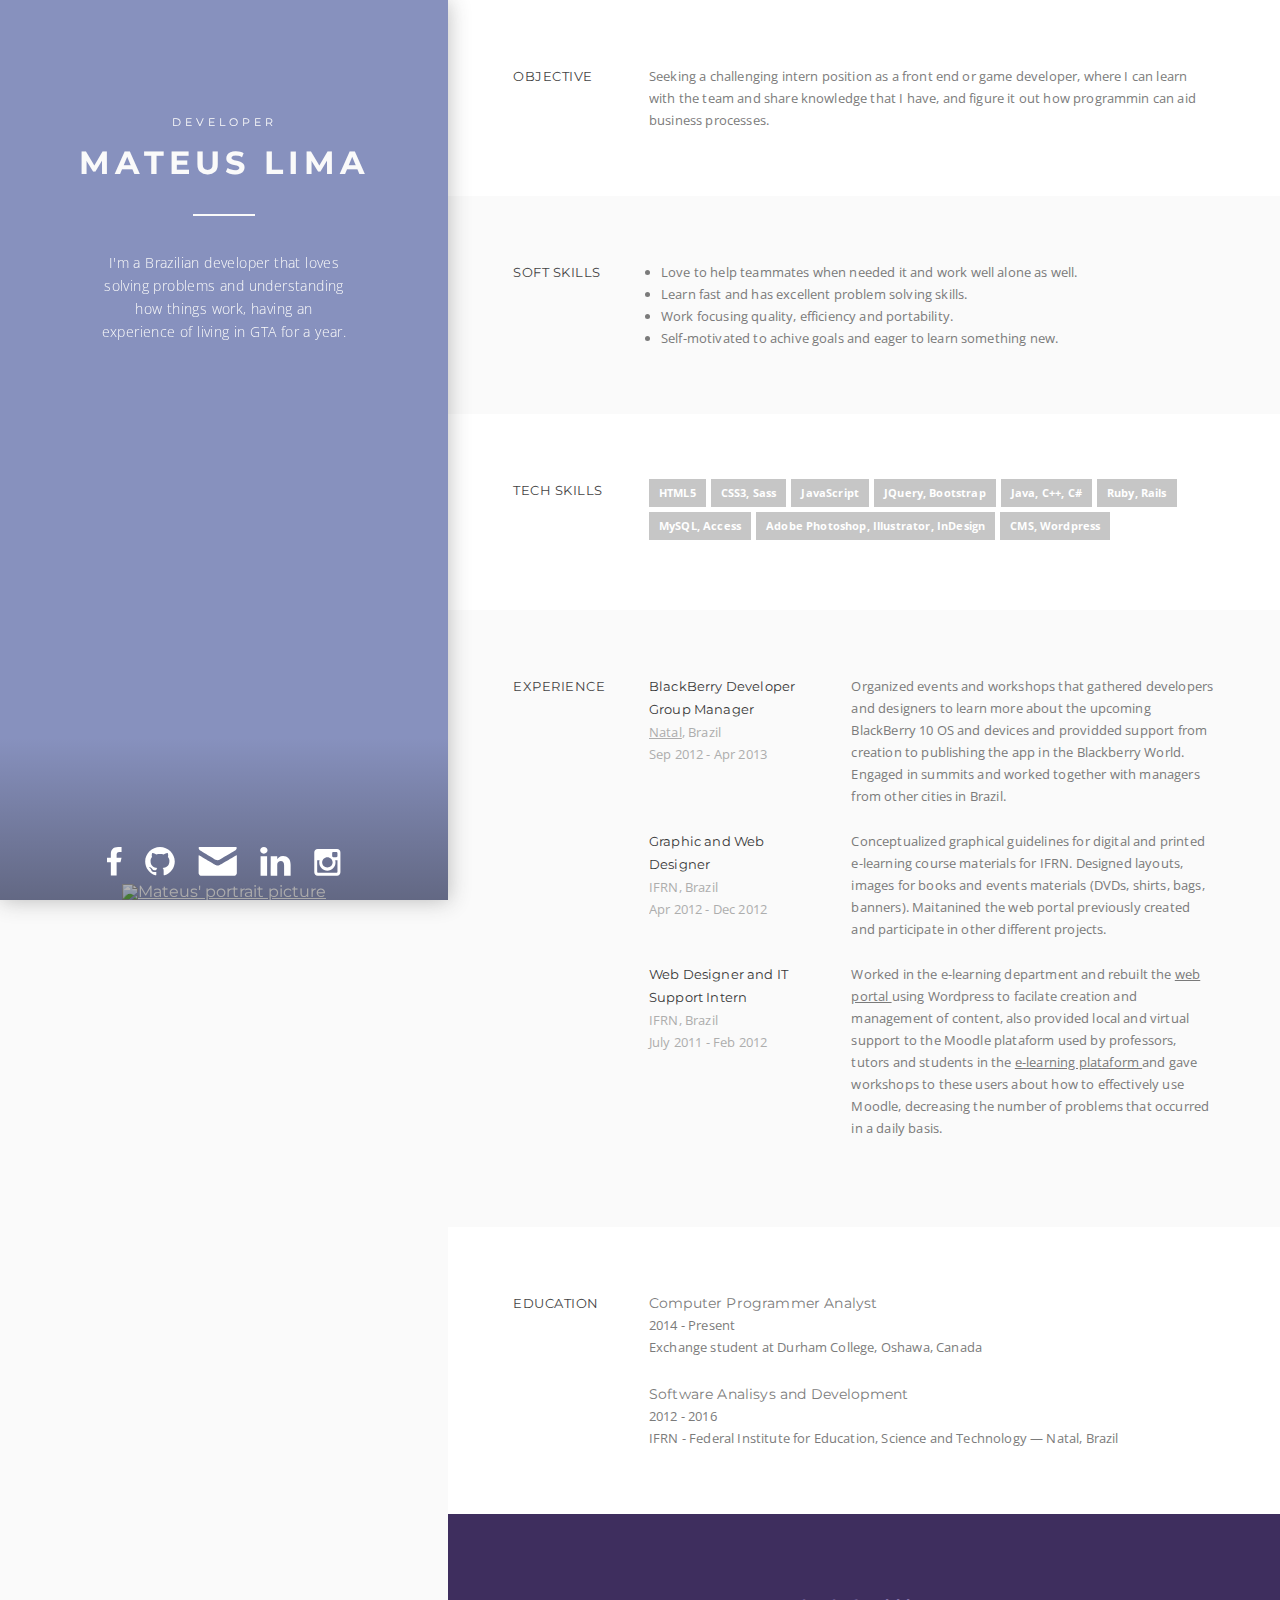
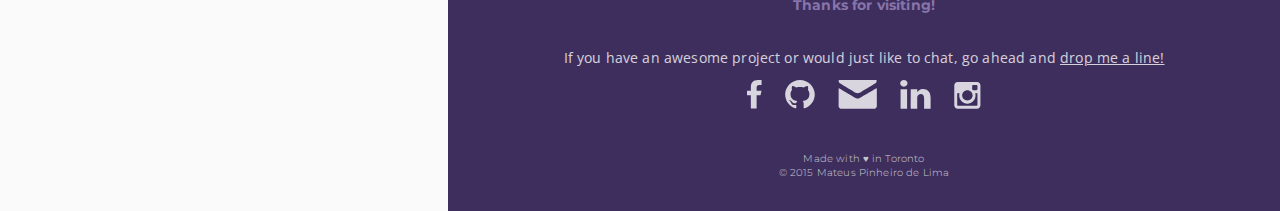
==== resume.html @ 9ee0cca9 "Countdown and Resume" ====
<!DOCTYPE html>
<!--
		Author: Mateus Pinheiro de Lima
		Filename: resume.html
		Date: 01 April 2015
		Since: 1.0
		Version: 1.0
		Description: This is a responsive static page that is used to diplay my resume on the internet
								 I developed together with my friend Adolfo Melo
	-->
<html lang="en">
<head>
	<meta charset="UTF-8">
	<title>Resume: Mateus Pinheiro de Lima </title>
	<meta name="viewport" content="width=device-width, initial-scale=1">
	<link rel="shortcut icon" href="assets/icons/favicon.ico" />

  <!-- SEO Meta -->
	<meta name=”description” content="My name is Mateus Pinheiro de Lima and this is my web resume">
	<link rel=”author” href="https://plus.google.com/+MateusPLima"/>

	<!-- Fonts -->
	<link href="http://fonts.googleapis.com/css?family=Open+Sans:300,400|Montserrat:400,700" rel="stylesheet" type="text/css">

	<!-- CSS -->
	<link rel="stylesheet" href="assets/css/resume-animate.css">
	<link rel="stylesheet" href="assets/css/reset.css">
	<link rel="stylesheet" href="assets/css/resume-layout.css">


	<!-- Javascript framework and plugins start here -->
	<script src="https://ajax.googleapis.com/ajax/libs/jquery/1.11.2/jquery.min.js"></script>
	<script>
		var minDistance = 80,
		marginTolerance = 20
		windowH = $(window).height();

		$(window).on('scroll', function () {
			$( ".fading" ).each(function( index ) {

					var scrollTop = $(window).scrollTop(),
						elementOffset = $(this).offset().top,
						distance      = (elementOffset - scrollTop);

						var contentIsSmallerThanViewportHeight = (windowH > $(this).height() + marginTolerance);

						if( distance < minDistance && contentIsSmallerThanViewportHeight ){
							var fade = ((100 - ((distance - minDistance) * (-1))) * 0.01);
							// console.log("fade: " + fade);
							$( this ).css('opacity', fade);
						} else if (distance > 150){
								$( this ).css('opacity', 1);
						};
			});
		});
	</script>
	<!-- Javascript framework and plugins end here -->

</head>

<body>

	<div id="profile" >

		<div id="profile-container">

			<div id="info">

				<figure id="img-profile-holder">
					<a href="#">
						<img id="img-profile" src="assets/images/mateusp.png" alt="Mateus' portrait picture">
					</a>
				</figure>

				<div id="profile-gradient"></div>

				<div id="info-holder">
					<p id="profession" class=" animated rotateInDownRight">DEVELOPER</p>

					<div class="animated slideInRight" id="profile-name">
						<p>MATEUS LIMA</p>
					</div>

					<hr class="profile-hr animated rotateInUpRight">

					<p id="short-description" class="animated rotateInUpLeft">
						I'm a Brazilian developer that loves solving problems and understanding how things work, having an experience of living in GTA for a year.
					</p>

					<div  class="contact-icons animated fadeInUp">

						<ul>
							<li>
								<a target="_blank" href="https://www.facebook.com/mateus.p.lima">
									<img src="assets/icons/facebook.svg" alt="facebook icon" rel="me">
								</a>
							</li>
							<li>
								<a target="_blank" href="https://github.com/stevegates">
									<img src="assets/icons/github.svg" alt="github icon" rel="me">
								</a>
							</li>
							<li>
								<a target="_blank" href="mailto:mateus.p@me.com">
									<img src="assets/icons/email.svg" alt="email icon" rel="me">
								</a>
							</li>
							<li>
								<a target="_blank" href="https://www.linkedin.com/in/mateuslima">
									<img src="assets/icons/linkedin.svg" alt="linkedin icon" rel="me">
								</a>
							</li>
							<li >
								<a  target="_blank" href="https://instagram.com/mateus_p/">
									<img class="reduced-size" src="assets/icons/instagram.svg" alt="instagram icon" rel="me">
								</a>
							</li>
						</ul>
					</div>

				</div>
			</div>
		</div>
	</div>

	<div id="resume">

		<div class="resume-item animated slideInUp" >

			<div class="subject fading">

				<h3>OBJECTIVE</h3>

			</div>

			<div class="description fading">

				<p>Seeking a challenging intern position as a front end or game developer, where I can learn with the team and share knowledge that I have, and figure it out how programmin can aid business processes. </p>

			</div>

		</div>

		<div class="resume-item animated slideInUp" >

			<div class="subject fading">
				<h3>SOFT SKILLS</h3>
			</div>

			<div class="description">
				<ul class='skills-list'>
					<li class="fading"> Love to help teammates when needed it and work well alone as well. </li>
					<li class="fading"> Learn fast and has excellent problem solving skills.  </li>
					<li class="fading"> Work focusing quality, efficiency and portability. </li>
					<li class="fading"> Self-motivated to achive goals and eager to learn something new. </li>
				</ul>
			</div>

		</div>


		<div class="resume-item animated slideInUp">

			<div class="subject fading">
				<h3>TECH SKILLS</h3>
			</div>

			<div class="description">
				<ul id="skills">
					<li class="fading">HTML5</li>
					<li class="fading">CSS3, Sass</li>
					<li class="fading">JavaScript</li>
					<li class="fading">JQuery, Bootstrap</li>
					<li class="fading">Java, C++, C#</li>
					<li class="fading">Ruby, Rails</li>
					<li class="fading">MySQL, Access</li>
					<li class="fading">Adobe Photoshop, Illustrator, InDesign</li>
					<li class="fading">CMS, Wordpress</li>
				</ul>
			</div>

		</div>

		<div class="resume-item animated slideInUp ">

			<div class="subject fading">
				<h3>EXPERIENCE</h3>
			</div>

			<div class="description">

				<div class="job-item">
					<div class="job-position">
						<h5 class="fading">BlackBerry Developer Group Manager</h5>
						<p class="fading"><a href="https://www.facebook.com/groups/blackberryrn/">Natal</a>, Brazil  </p>
						<p class="fading">
							Sep 2012 - Apr 2013 </p>
					</div>

					<p class="job-description fading">
						Organized events and workshops that gathered developers and designers to learn more about the upcoming BlackBerry 10 OS and devices and providded support from creation to publishing the app in the Blackberry World. Engaged in summits and worked together with managers from other cities in Brazil.
					</p>

				</div>

				<div class="job-item ">
					<div class="job-position">
						<h5 class="fading"> Graphic and Web Designer </h5>
						<p class="fading">IFRN, Brazil</p>
					 	<p class="fading">
							Apr 2012 - Dec 2012 </p>
					</div>

					<p class="job-description fading">
						Conceptualized graphical guidelines for digital and printed e-learning course materials for IFRN. Designed layouts, images for books and events materials (DVDs, shirts, bags, banners). Maitanined the web portal previously created and participate in other different projects.
					</p>
				</div>

				<div class="job-item ">
					<div class="job-position">
						<h5 class="fading"> Web Designer and IT Support Intern<br> </h5>
						<p class="fading">IFRN, Brazil</p>
					 	<p class="fading">
							July 2011 - Feb 2012 </p>
					</div>

					<p class="job-description fading">
						Worked in the e-learning department and rebuilt the <a href="http://portal.ead.ifrn.edu.br/"> web portal </a> using Wordpress to facilate creation and management of content, also provided local and virtual support to the Moodle plataform used by professors, tutors and students in the <a href="http://ead.ifrn.edu.br/moodle/"> e-learning plataform </a> and gave workshops to these users about how to effectively use Moodle, decreasing the number of problems that occurred in a daily basis.</p>
				</div>
			</div>

		</div>

		<div class="resume-item animated slideInUp">
			<div class="subject fading">
				<h3>EDUCATION</h3>
			</div>

			<div class="description fading">
				<div class="fading">
				 	<p>
					<span class="education-title">Computer Programmer Analyst
				  </span><br/>
				  2014 - Present</p>
					<p class="education-description">Exchange student at Durham College, Oshawa, Canada</span></p>

				</div>

				<div class="fading">

					<p><span class="education-title">Software Analisys and Development</span>
					<br> 2012 - 2016</p>
					<p class=""> IFRN - Federal Institute for Education, Science and Technology — Natal, Brazil </p>

				</div>
			</div>

		</div>

		<div class="resume-item" id="thanks">

			<div class="description" >

				<h5>Thanks for visiting!</h5>

				<p> If you have an awesome project or would just like to chat, go ahead and <a href="mailto:mateus.p@me.com">drop me a line!</a></p>

				<div  class="contact-icons animated fadeInUp">
						<ul>
							<li>
								<a target="_blank" href="https://www.facebook.com/mateus.p.lima">
									<img src="assets/icons/facebook.svg" alt="facebook icon" rel="me">
								</a>
							</li>
							<li>
								<a target="_blank" href="https://github.com/stevegates">
									<img src="assets/icons/github.svg" alt="github icon" rel="me">
								</a>
							</li>
							<li>
								<a target="_blank" href="mailto:mateus.p@me.com">
									<img src="assets/icons/email.svg" alt="email icon" rel="me">
								</a>
							</li>
							<li>
								<a target="_blank" href="https://www.linkedin.com/in/mateuslima">
									<img src="assets/icons/linkedin.svg" alt="linkedin icon" rel="me">
								</a>
							</li>
							<li >
								<a  target="_blank" href="https://instagram.com/mateus_p/">
									<img class="reduced-size" src="assets/icons/instagram.svg" alt="instagram icon" rel="me">
								</a>
							</li>
						</ul>
				</div>

				<h6> Made with &#9829; in Toronto <br>© 2015 Mateus Pinheiro de Lima </h6>
			</div>

		</div>

	</div>



</body>
</html>
---- assets/css/resume-layout.css ----
/*
	Name:		    	Mateus Pinheiro de Lima
	Filename:		resume_layout.css
	Date:				2015-04-14
	Description:	This CSS file is custom made for my resume,
						I built in partneship with my friend Adolfo Melo
*/


body, #profile, #resume, .resume-item{
		overflow-x: hidden;
}

body{
	background-color: #fafafa;
}

#thanks .contact-icons{
	position: relative;
	margin: 15px auto 15px auto;;
}

#thanks{
	background-color: #3E2E5E;
}
#thanks p, #thanks h3, #thanks h5{
	padding-top: 1em;
	padding-bottom: 1em;
	color: #fafafa;
}

#thanks h5{
	color: #9A87BE;
	font-weight: bold;
}

#thanks h6{
	color: #ebebeb;
	font-size: 0.6em;
	font-weight: 300;
	margin-top: 2em;
	margin-bottom: 1.5em;
	line-height: 1.5em;
}

#thanks .description{
	max-width: 100%;
	margin: 0 auto;
	text-align: center;
}


/* (side) profile */
#profile{
	font-family: 'Montserrat', sans-serif;
	width: 35%;
	min-width: 275px;
	height: 100%;
	position: fixed;
	background-color: #8791BE;
	background-image: url(../images/background.jpg);
	color: #fafafa;
	text-align: center;
	z-index: 1;
	overflow-y: hidden;

	-webkit-box-shadow: 1px 1px 20px 0px rgba(50, 50, 50, 0.3);
	-moz-box-shadow:    1px 1px 20px 0px rgba(50, 50, 50, 0.3);
	box-shadow:         1px 1px 20px 0px rgba(50, 50, 50, 0.3);
}

#profile-gradient{

	width: 100vw;
	height: 18%;
	position: absolute;
	bottom: 0;

	background-image: linear-gradient(180deg, transparent 0%, rgba(41, 39, 39, 0.39) 100%);
}

#info{
	height: 50vh;
	display: table;
	width: 100%;
}
#info-holder{
	display: table-cell;
	vertical-align: middle;
	margin: 0 auto;

}

#profession{
	font-family: 'Montserrat', sans-serif;
	font-size: 0.7em;
	font-weight: 400;
	padding: 15px 0;

	line-height: 0;
	letter-spacing: 4px;
}

#profile-name{
	margin: 10px 0;
}

#profile-name p{
    color: #fafafa;
	font-family: 'Montserrat', sans-serif;
	font-size: 2em;
	font-weight: 700;
	letter-spacing: 5px;
}

.profile-hr{
	width: 60px;
	border: 1px solid #fafafa;
	margin: 35px auto;
}
#short-description{

	font-family: "Open Sans", sans-serif;
	font-weight: 300;
	line-height: 1.6em;
	font-size: 0.9em;
	letter-spacing: 0.4px;
	max-width: 250px;
	margin: 0 auto;
	padding: 0px 20px;
}


#img-profile-holder{

    position: absolute;
    overflow: hidden;
    width: 100%;
    height: 100vh;
}

#img-profile-holder a{

	position: absolute;
    width: 100%;
    left: 0;
    bottom: 0;
    text-align: center;
}

#img-profile{
	height: 50vh;
	vertical-align: bottom;
}

.contact-icons{
	position: absolute;
	width: 100%;
	bottom: 2vh;
}

.contact-icons ul li{

	display: inline;
  	list-style-type: none;
 	padding-left: 10px;
  	padding-right: 10px;
}

.contact-icons ul li a img{
	height: 3.2vh;
	opacity: 1;
}

.reduced-size{
		height: 3vh !important;
}

.contact-icons ul li a img:hover{
	opacity: 0.85;
}


/* 			resume 															*/
#resume{
	background-color: #fafafa;
	font-family: 'Montserrat', sans-serif;
	font-weight: 400;
	letter-spacing: 0.01em;
	width: 65%;
	overflow-y: scroll;
	left:35%;
	color: #010101;
	position: relative;
}

.resume-item{
	padding: 65px;
	display: flex;
	display: -webkit-flex; /* safari support */
	flex-direction: row;
	flex-wrap: wrap;

}

/* makes background */
.resume-item:nth-child(2n+1){
	background: white;
}

.resume-item .subject{

	width: 15%;
	text-align: left;
	align-self: flex-start;
	flex-grow: 1;
	-webkit-flex-grow: 1; /* safari support */

}
.subject h3{

	font-family: 'Montserrat', sans-serif;
	word-wrap: break-word;
	margin-top: 5px;
	color: #444;
	font-size: 13px;
	letter-spacing: 0.5px;
	font-weight: 400;

}

.resume-item .description{
	opacity: 0.8;
	width: 50%;
	height: auto;
	font-family: 'Montserrat', sans-serif;
	/*margin: auto;*/
	flex-grow: 7;
	-webkit-flex-grow: 7; /* safari support */
}

.job-item{

	/* inner content, for EXPERIENCE SECTION*/
	display: flex;
	display: -webkit-flex; /* safari support */
	flex-direction: row;
	flex-wrap: wrap;
	margin-bottom: 15px;


}

.job-position{
	margin: 0px 0;
	width: 30%;
	flex-grow: 1;
	-webkit-flex-grow: 1; /* safari support */
}

.job-description{
	margin: 0px 0 8px 30px;
	width: 60%;
	flex-grow: 9;
	-webkit-flex-grow: 9; /* safari support */

}
.job-position p, .job-position h5{
	font-size: 13px !important ;
	line-height: 1.75em;
}

.job-position p{
	opacity: 0.6;
}

/* Base text style */
.description p, li{
	font-family: "Open Sans";
	font-weight: 400;
	font-size: 13px;
	color: #5b5b5b;
	line-height: 22px;
}

.resume-item:last-child{
	padding-bottom: 1em;
	background-color: whiteSmoke;
}

h5.description{
	margin-top: 2px;
	margin-bottom: 2em;
	line-height: 1.5em;
}

h6.description{
	font-size: 0.6em;
	margin-top: 3em;
	color: #cacaca;
}

p .education-title
	{
	font-size: 1.1em	;
	font-family: 'Montserrat', sans-serif;
	}
p.education-description
	{
	margin-bottom:25px;
	}


/* consecutive paragraphs */

/* select .smaller that are right after p tags */
p + .smaller{
	font-size: 0.8em;
	margin: 0.5em 0 1em 0;
	color: gray;
}

p + .smaller:last-child{
	margin-bottom: 0;
}


.content-divider{
	background-color: #ddd;
	height: 1px;
	margin-top: -8px;
	margin-left: 60px;
}

.skills-list li{
	margin-left: 12px;
	list-style: disc;
}

#skills li{
	float: left;
	margin: 0 5px 5px 0;
	padding: 3px 10px ;
	font-weight: bold;
	font-size: 0.7em;
	background-color: rgba(52, 52, 52, 0.35);
	color: white;
}

/* Links */
a{
	color: inherit;
	text-decoration: underline;
}a:hover{
	color: inherit;
	text-decoration: none;
}

.contact-icons ul li a{
	text-decoration: none;
}

#thanks p, #thanks h5{
	font-size: 0.9em;
	margin: 5px 0;
}

/* @media queries

		adapts the layout for devices with less than 780px width */

 /* mobile devices : portrait orientation */
@media only screen and (max-device-width: 770px) and (orientation: portrait){

	/* makes profile full-screen */
	#profile{
		width: 100vw;
		height: 100vh;
		max-height: 1124px;
		position: relative;
		display: block;
		overflow: hidden;
	}

	#info-holder{
		vertical-align: middle;
	}

	#profession{
		font-size: 0.6em;
	}

	#profile-name{
		margin-top: 10px;
		margin-bottom: 0;
		font-size: 20px;
	}

	.profile-hr{
		margin-top: 20px;
		margin-bottom: 20px;
	}

	/* makes resume full-width and resets positioning */
	#resume{
		left: 0;
		width: 100%;
		overflow: initial;
	}

}

@media (max-width: 800px) {

	.resume-item{
		padding: 2.5em;
		max-width: 100vw;
		display: block;
	}

	.resume-item .subject,
	.resume-item .description{
		max-width: 100vw;
		width: 100vw;

		display: block;
	}

	.resume-item .description{
		margin: 0;
		width: 100%;
		line-height: 0;
	}

	.resume-item .subject h3{
		margin-bottom: 30px;
		font-size: 1em;
	}

	.job-item{
		display: block;
	}

	.job-position{
		width: 100%;
	}
	.job-description{
		margin: 0;
		width: 100%;
	}

	.job-position + .job-description {
		margin-bottom: 2.5em;
	}

	p + .smaller{
		margin: 5px 0 15px 0;
		font-size: 0.8em;
	}
}

/* make resume content fullscreen */
@media (max-width: 1024px) and (orientation : landscape) {

	/* makes resume full-width and resets positioning */
	#resume{
		left: 0;
		width: 100%;
		overflow: initial;
	}


	#profile{
		height: 100vh;
		max-height: 414px;
		width: 100%;
		position: relative;
	}


	#profile-container{
		width: 100vw;
		max-width: 740px;
		height: 100vh;
		max-height: 414px;
		margin: 0 auto;
	}

	#info{
		display: table;
		vertical-align: middle;
		height: 100vh;
		max-height: 414px;
	}

	#img-profile-holder{
		max-height: 414px;
		position: relative;
	}

	#img-profile-holder a {
		position: relative;
	}

	#img-profile-holder a img{
		height: 100%;
	}

	#profile-gradient{
		display: none;
	}

	.contact-icons{
		position: relative;
	}

	.contact-icons ul li a img{
		height: 1.5em;
		margin: 8px;
		position: relative;
		margin-top: 3em;
	}


}
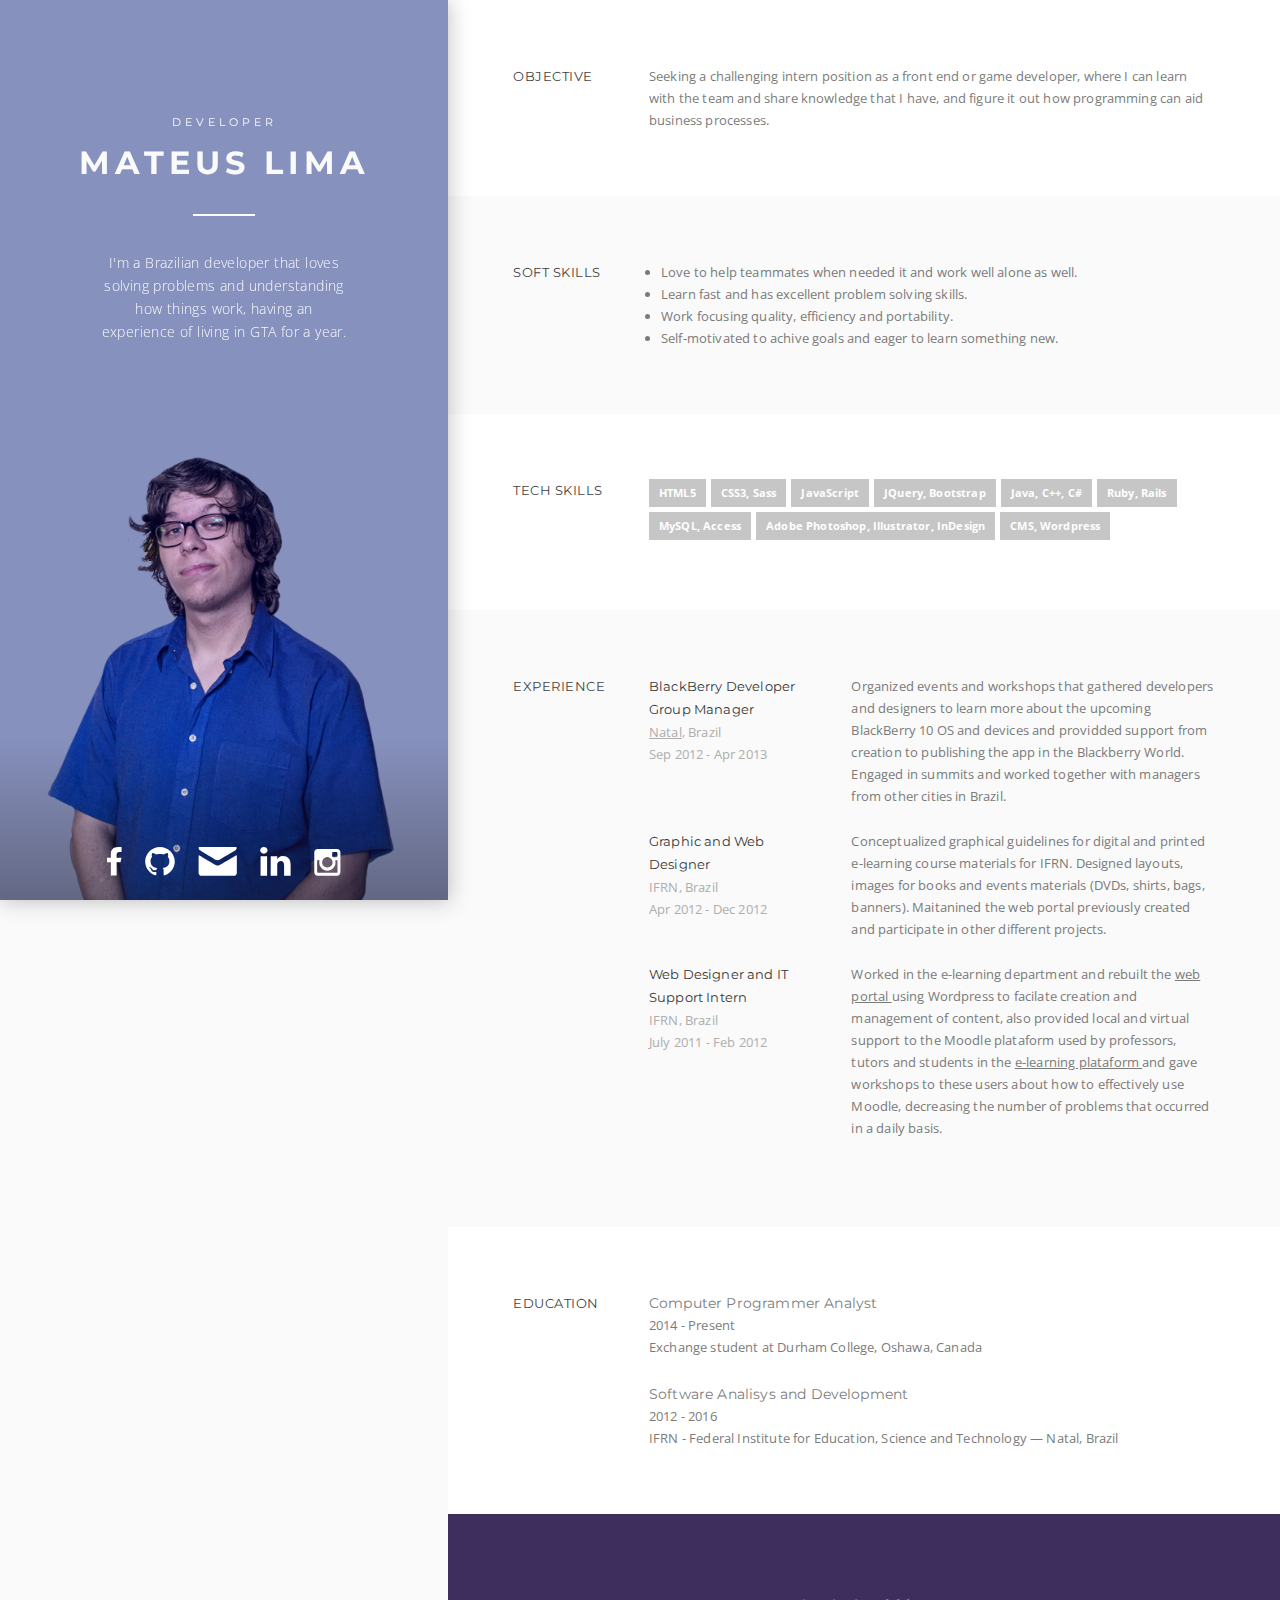
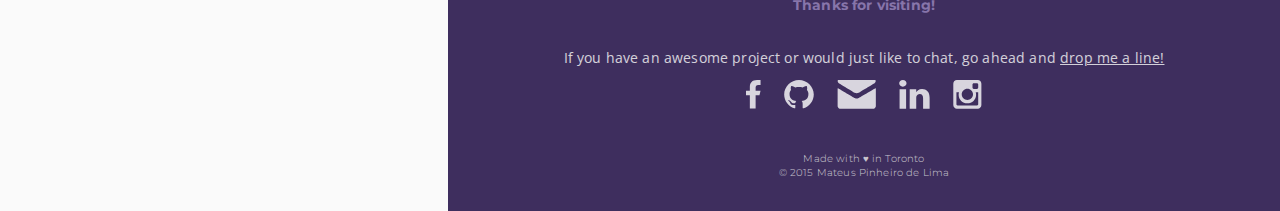
==== commit 37724057: "Countdown and Resume updated" ====
--- a/resume.html
+++ b/resume.html
@@ -68,7 +68,7 @@
 
 				<figure id="img-profile-holder">
 					<a href="#">
-						<img id="img-profile" src="assets/images/mateusp.png" alt="Mateus' portrait picture">
+						<img id="img-profile" src="assets/img/mateusp.png" alt="Mateus' portrait picture">
 					</a>
 				</figure>
 
@@ -135,7 +135,7 @@
 
 			<div class="description fading">
 
-				<p>Seeking a challenging intern position as a front end or game developer, where I can learn with the team and share knowledge that I have, and figure it out how programmin can aid business processes. </p>
+				<p>Seeking a challenging intern position as a front end or game developer, where I can learn with the team and share knowledge that I have, and figure it out how programming can aid business processes. </p>
 
 			</div>
 
@@ -289,7 +289,7 @@
 							</li>
 							<li >
 								<a  target="_blank" href="https://instagram.com/mateus_p/">
-									<img class="reduced-size" src="assets/icons/instagram.svg" alt="instagram icon" rel="me">
+									<img src="assets/icons/instagram.svg" alt="instagram icon" rel="me">
 								</a>
 							</li>
 						</ul>
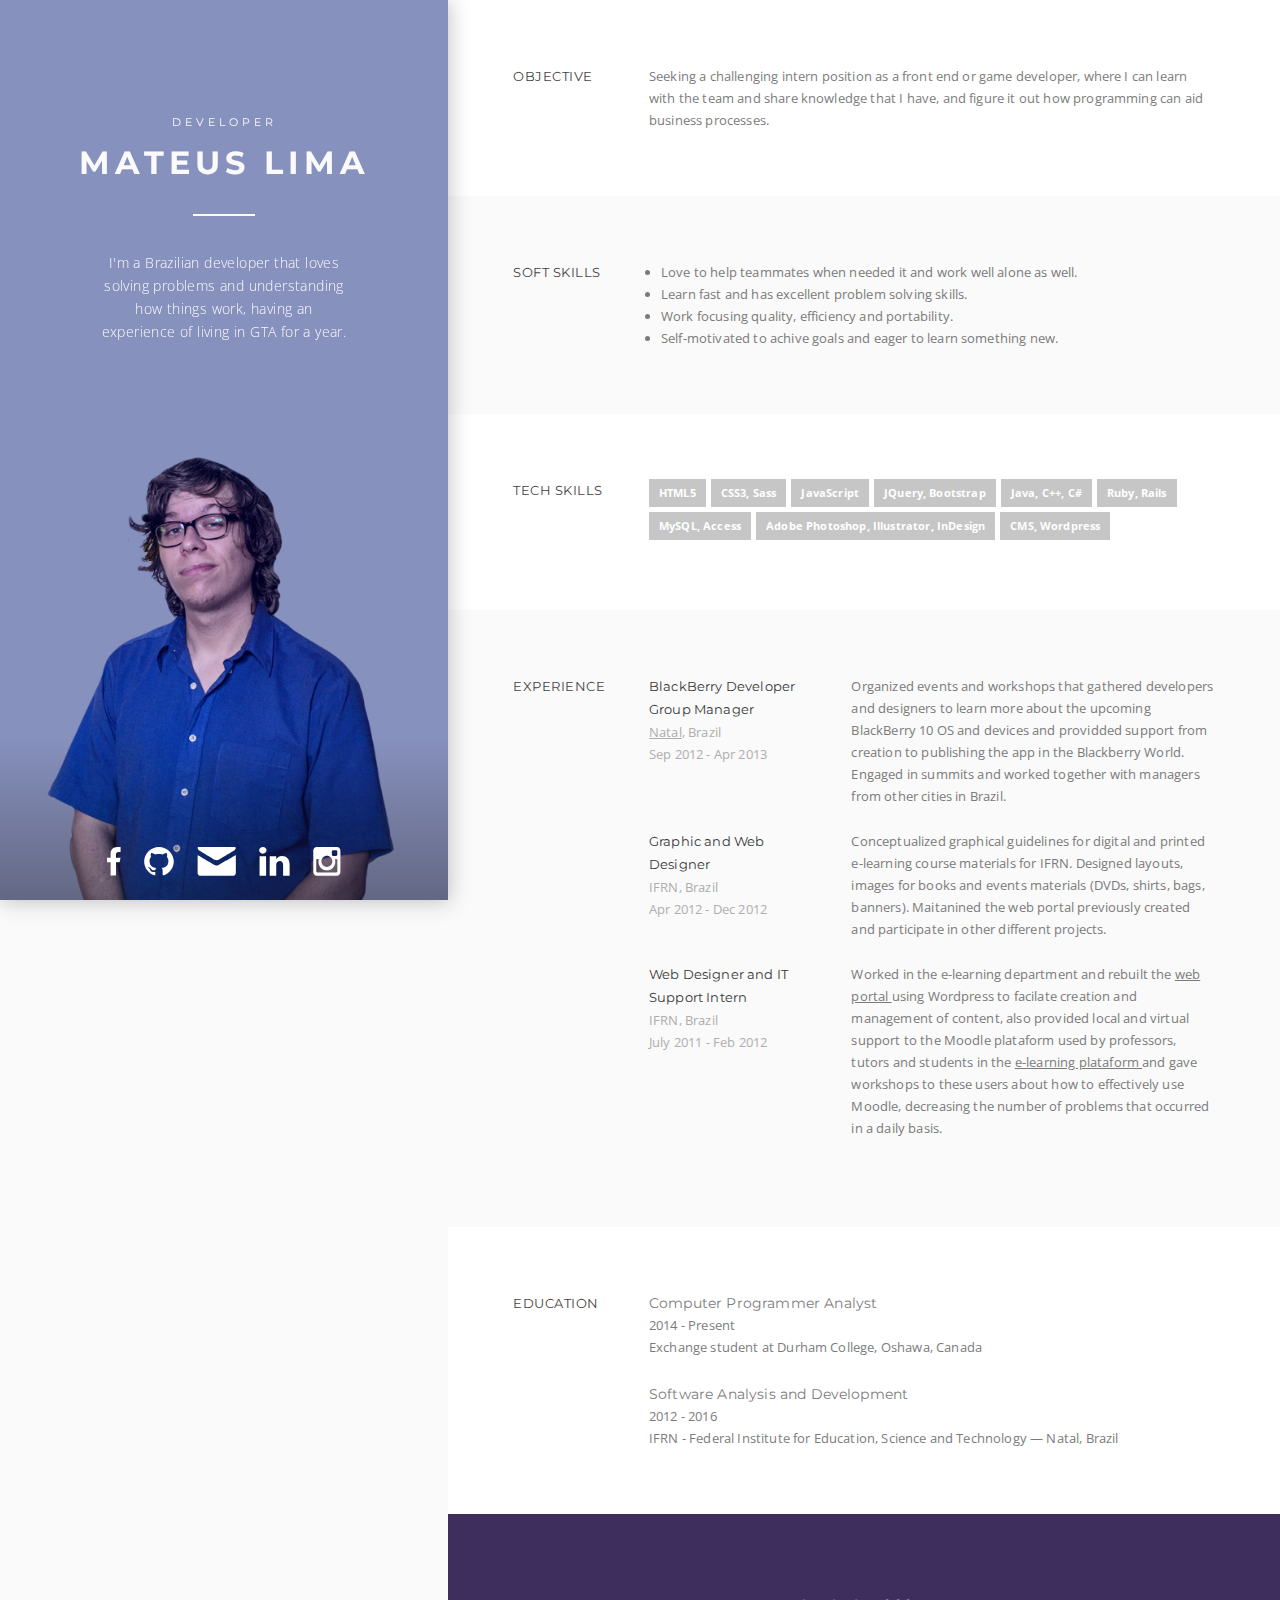
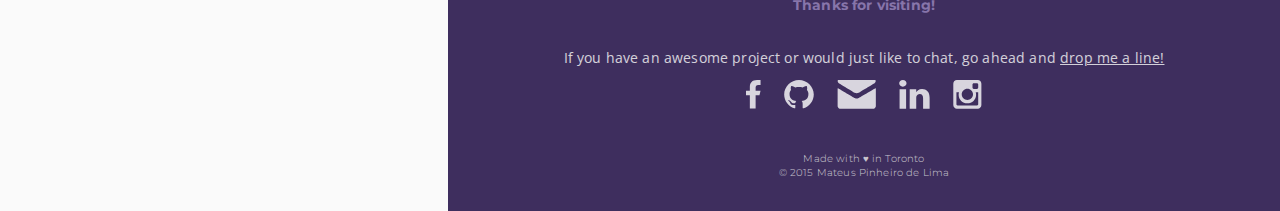
==== commit 9d8ee387: "W3C Validation" ====
--- a/resume.html
+++ b/resume.html
@@ -17,10 +17,11 @@
 
   <!-- SEO Meta -->
 	<meta name=”description” content="My name is Mateus Pinheiro de Lima and this is my web resume">
-	<link rel=”author” href="https://plus.google.com/+MateusPLima"/>
+	<meta name="author" content="Mateus Pinheiro de Lima">
 
 	<!-- Fonts -->
-	<link href="http://fonts.googleapis.com/css?family=Open+Sans:300,400|Montserrat:400,700" rel="stylesheet" type="text/css">
+	<link href='http://fonts.googleapis.com/css?family=Open+Sans:300,400' rel='stylesheet' type='text/css'>
+	<link href='http://fonts.googleapis.com/css?family=Montserrat:400,700' rel='stylesheet' type='text/css'>
 
 	<!-- CSS -->
 	<link rel="stylesheet" href="assets/css/resume-animate.css">
@@ -112,7 +113,7 @@
 							</li>
 							<li >
 								<a  target="_blank" href="https://instagram.com/mateus_p/">
-									<img class="reduced-size" src="assets/icons/instagram.svg" alt="instagram icon" rel="me">
+									<img src="assets/icons/instagram.svg" alt="instagram icon" rel="me">
 								</a>
 							</li>
 						</ul>
@@ -242,13 +243,13 @@
 					<span class="education-title">Computer Programmer Analyst
 				  </span><br/>
 				  2014 - Present</p>
-					<p class="education-description">Exchange student at Durham College, Oshawa, Canada</span></p>
+					<p class="education-description">Exchange student at Durham College, Oshawa, Canada</p>
 
 				</div>
 
 				<div class="fading">
 
-					<p><span class="education-title">Software Analisys and Development</span>
+					<p><span class="education-title">Software Analysis and Development</span>
 					<br> 2012 - 2016</p>
 					<p class=""> IFRN - Federal Institute for Education, Science and Technology — Natal, Brazil </p>
 
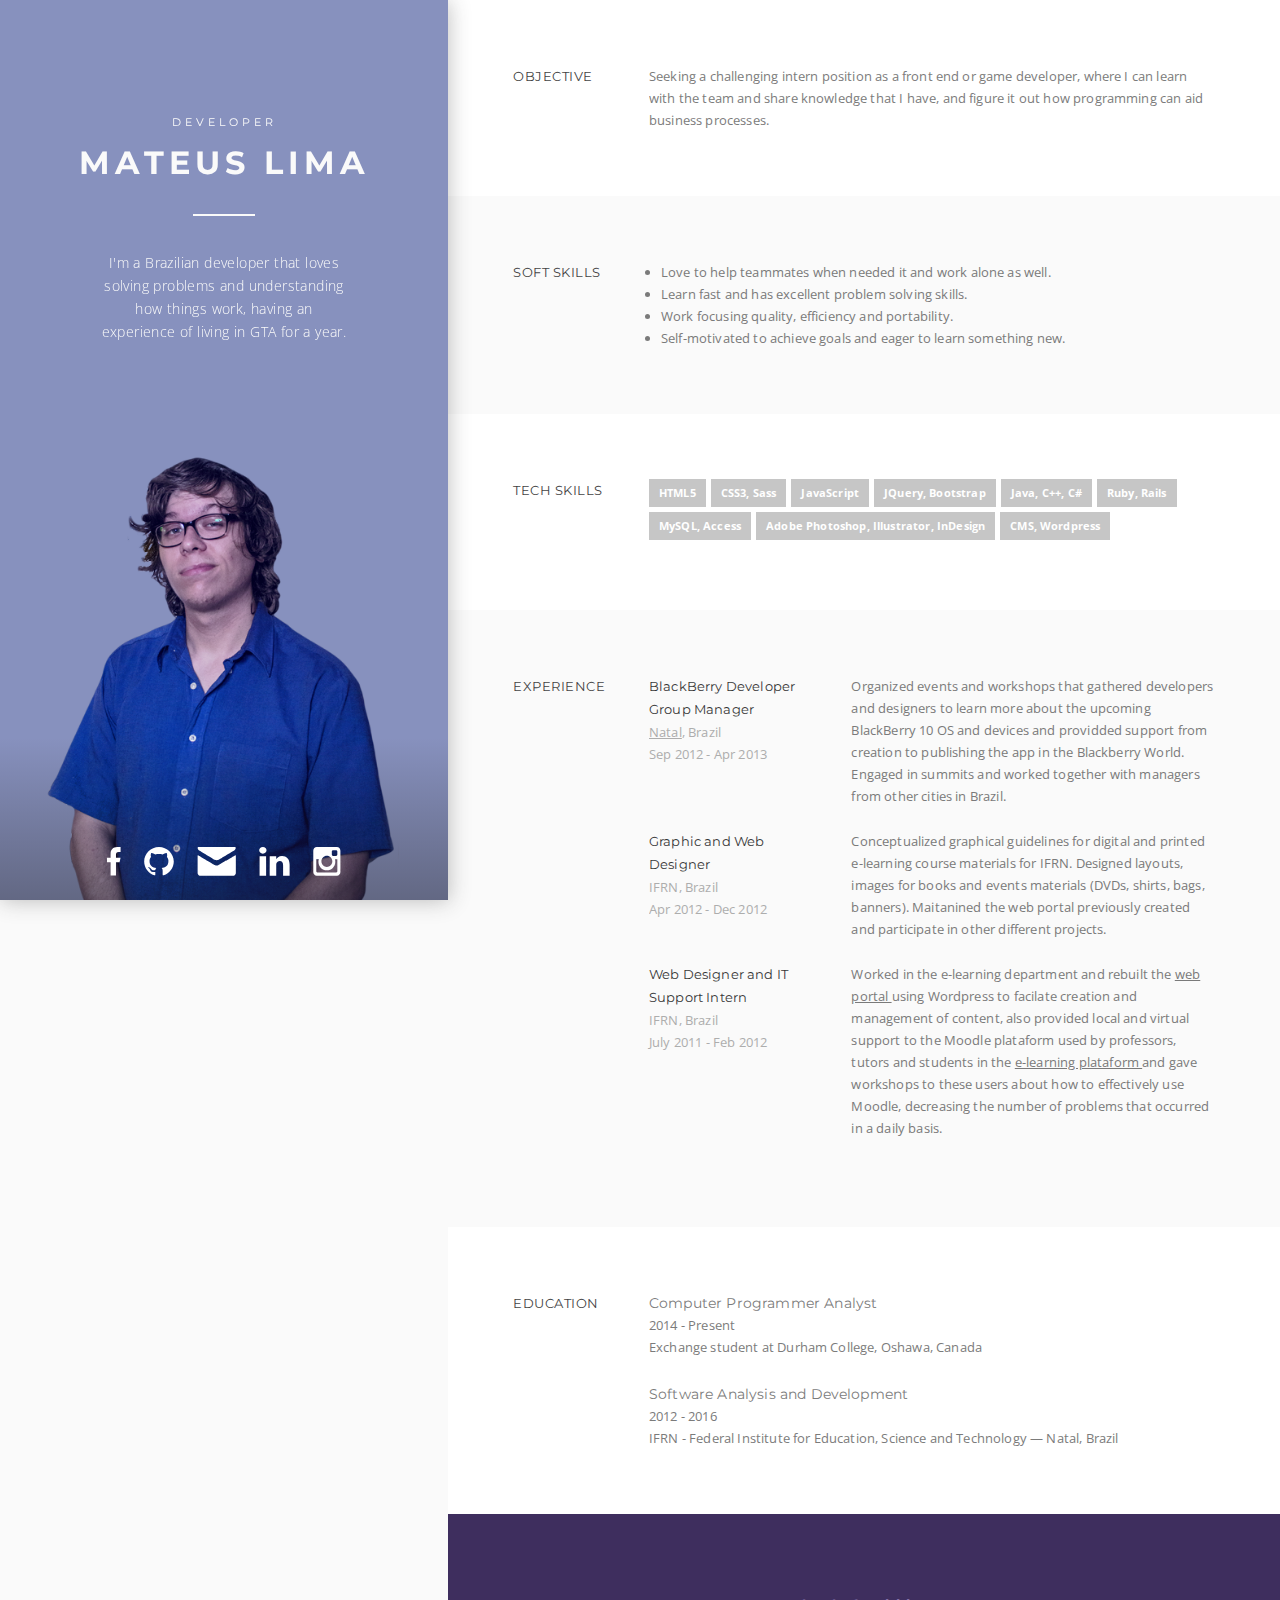
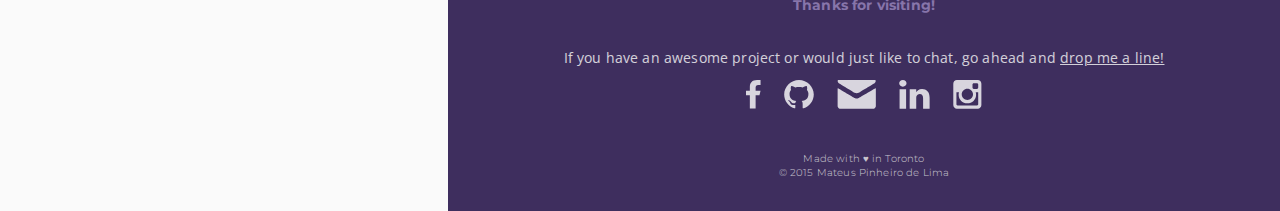
==== commit 58fdff37: "Grammar correction" ====
--- a/resume.html
+++ b/resume.html
@@ -150,10 +150,10 @@
 
 			<div class="description">
 				<ul class='skills-list'>
-					<li class="fading"> Love to help teammates when needed it and work well alone as well. </li>
+					<li class="fading"> Love to help teammates when needed it and work alone as well. </li>
 					<li class="fading"> Learn fast and has excellent problem solving skills.  </li>
 					<li class="fading"> Work focusing quality, efficiency and portability. </li>
-					<li class="fading"> Self-motivated to achive goals and eager to learn something new. </li>
+					<li class="fading"> Self-motivated to achieve goals and eager to learn something new. </li>
 				</ul>
 			</div>
 
